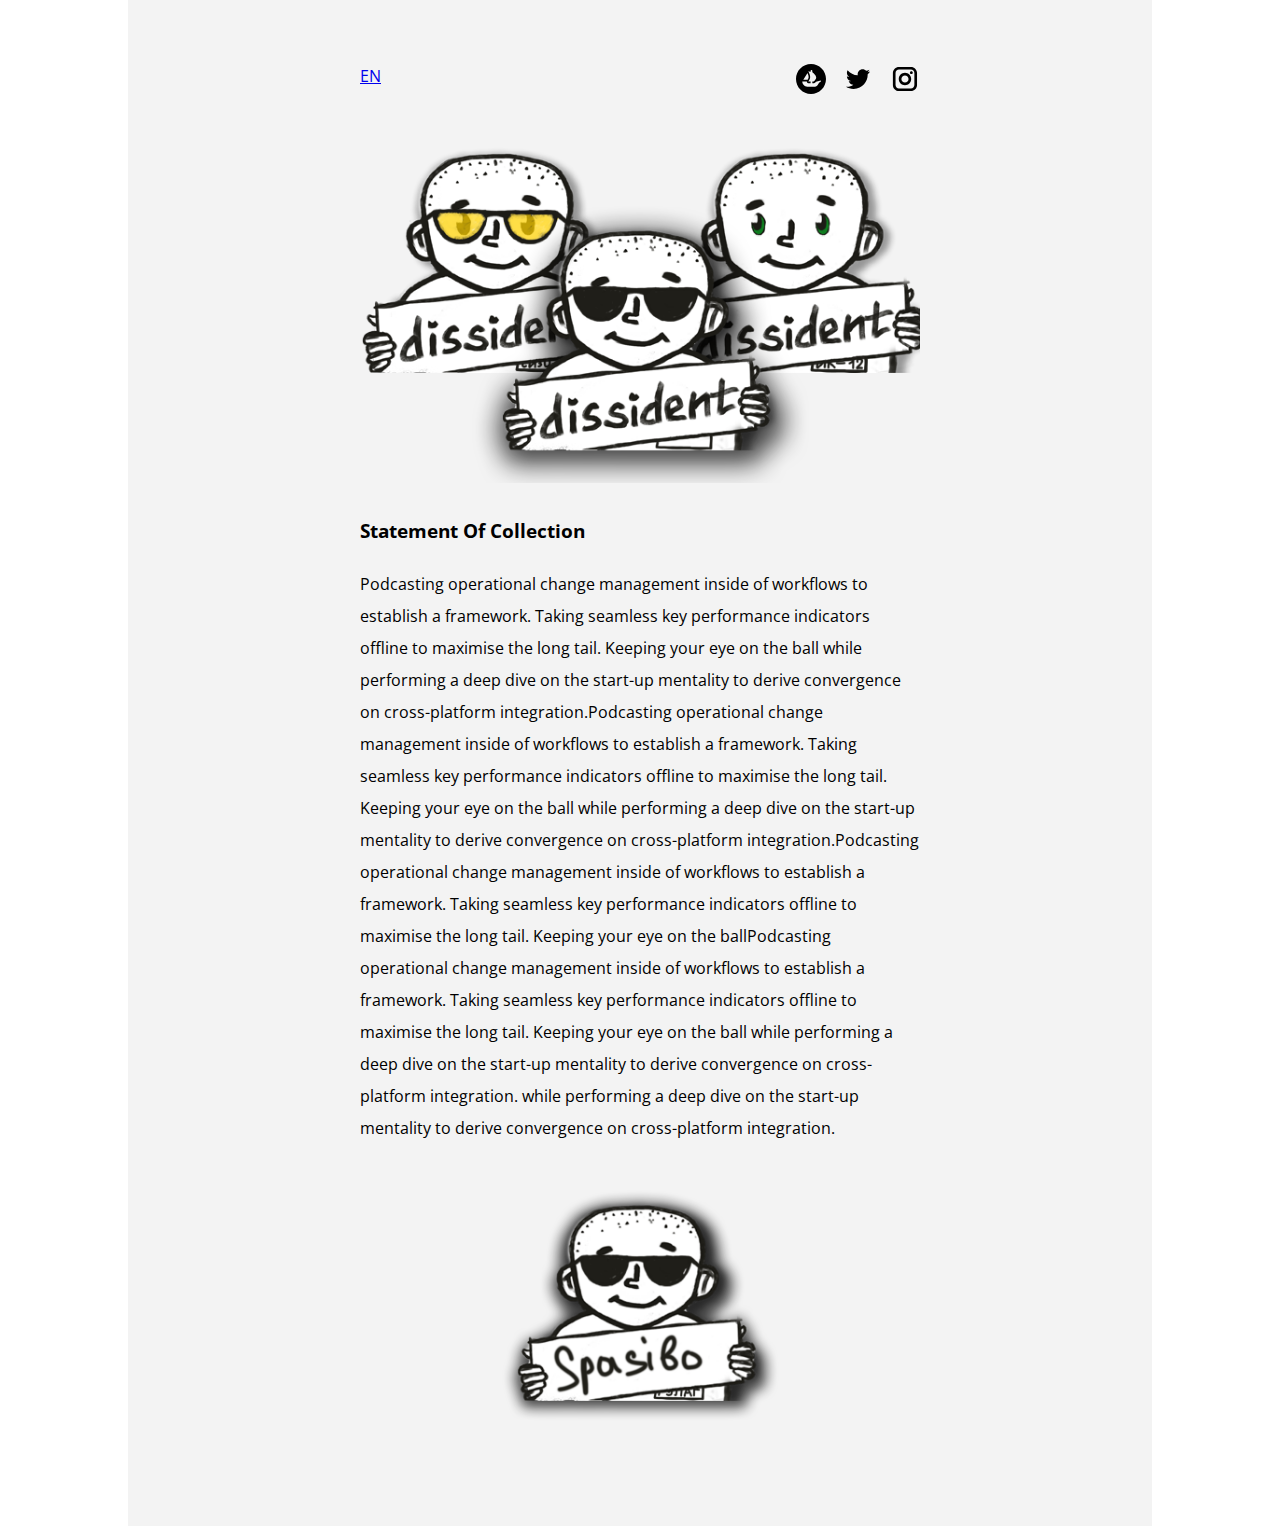
==== ru.html @ ec8f6511 "Add files via upload" ====
<!DOCTYPE html>
<html lang="en">
<head>
  <meta name="viewport" content="width=device-width, initial-scale=1.0">
  <meta charset="utf-8">
  <meta name="keywords" content="">
  <meta name="description" content="">
  <meta name="page_type" content="np-template-header-footer-from-plugin">
  <title>Crypto Dissidents</title>
  <link rel="stylesheet" href="style.css" media="screen">
  <link id="u-theme-google-font" rel="stylesheet" href="https://fonts.googleapis.com/css?family=Roboto:100,100i,300,300i,400,400i,500,500i,700,700i,900,900i|Open+Sans:300,300i,400,400i,600,600i,700,700i,800,800i">
  <meta name="theme-color" content="#478ac9">
  <meta property="og:type" content="website">
</head>
<body class="body">
    <section class="main-section">
      <div class="text-content">
        <div class="links-container">
          <a href="index.html">
            EN
          </a>
          <div class="social-icons">

            <a class="social-url" target="_blank" href=""><span>
            <svg xmlns="http://www.w3.org/2000/svg" class="svg-link" viewBox="0 0 90 90" fill="black">
            <path d="M45 0C20.151 0 0 20.151 0 45C0 69.849 20.151 90 45 90C69.849 90 90 69.849 90 45C90 20.151 69.858 0 45 0ZM22.203 46.512L22.392 46.206L34.101 27.891C34.272 27.63 34.677 27.657 34.803 27.945C36.756 32.328 38.448 37.782 37.656 41.175C37.323 42.57 36.396 44.46 35.352 46.206C35.217 46.458 35.073 46.71 34.911 46.953C34.839 47.061 34.713 47.124 34.578 47.124H22.545C22.221 47.124 22.032 46.773 22.203 46.512ZM74.376 52.812C74.376 52.983 74.277 53.127 74.133 53.19C73.224 53.577 70.119 55.008 68.832 56.799C65.538 61.38 63.027 67.932 57.402 67.932H33.948C25.632 67.932 18.9 61.173 18.9 52.83V52.56C18.9 52.344 19.08 52.164 19.305 52.164H32.373C32.634 52.164 32.823 52.398 32.805 52.659C32.706 53.505 32.868 54.378 33.273 55.17C34.047 56.745 35.658 57.726 37.395 57.726H43.866V52.677H37.467C37.143 52.677 36.945 52.299 37.134 52.029C37.206 51.921 37.278 51.813 37.368 51.687C37.971 50.823 38.835 49.491 39.699 47.97C40.284 46.944 40.851 45.846 41.31 44.748C41.4 44.55 41.472 44.343 41.553 44.145C41.679 43.794 41.805 43.461 41.895 43.137C41.985 42.858 42.066 42.57 42.138 42.3C42.354 41.364 42.444 40.374 42.444 39.348C42.444 38.943 42.426 38.52 42.39 38.124C42.372 37.683 42.318 37.242 42.264 36.801C42.228 36.414 42.156 36.027 42.084 35.631C41.985 35.046 41.859 34.461 41.715 33.876L41.661 33.651C41.553 33.246 41.454 32.868 41.328 32.463C40.959 31.203 40.545 29.97 40.095 28.818C39.933 28.359 39.753 27.918 39.564 27.486C39.294 26.82 39.015 26.217 38.763 25.65C38.628 25.389 38.52 25.155 38.412 24.912C38.286 24.642 38.16 24.372 38.025 24.111C37.935 23.913 37.827 23.724 37.755 23.544L36.963 22.086C36.855 21.888 37.035 21.645 37.251 21.708L42.201 23.049H42.219C42.228 23.049 42.228 23.049 42.237 23.049L42.885 23.238L43.605 23.436L43.866 23.508V20.574C43.866 19.152 45 18 46.413 18C47.115 18 47.754 18.288 48.204 18.756C48.663 19.224 48.951 19.863 48.951 20.574V24.939L49.482 25.083C49.518 25.101 49.563 25.119 49.599 25.146C49.725 25.236 49.914 25.38 50.148 25.56C50.337 25.704 50.535 25.884 50.769 26.073C51.246 26.46 51.822 26.955 52.443 27.522C52.605 27.666 52.767 27.81 52.92 27.963C53.721 28.71 54.621 29.583 55.485 30.555C55.728 30.834 55.962 31.104 56.205 31.401C56.439 31.698 56.7 31.986 56.916 32.274C57.213 32.661 57.519 33.066 57.798 33.489C57.924 33.687 58.077 33.894 58.194 34.092C58.554 34.623 58.86 35.172 59.157 35.721C59.283 35.973 59.409 36.252 59.517 36.522C59.85 37.26 60.111 38.007 60.273 38.763C60.327 38.925 60.363 39.096 60.381 39.258V39.294C60.435 39.51 60.453 39.744 60.471 39.987C60.543 40.752 60.507 41.526 60.345 42.3C60.273 42.624 60.183 42.93 60.075 43.263C59.958 43.578 59.85 43.902 59.706 44.217C59.427 44.856 59.103 45.504 58.716 46.098C58.59 46.323 58.437 46.557 58.293 46.782C58.131 47.016 57.96 47.241 57.816 47.457C57.609 47.736 57.393 48.024 57.168 48.285C56.97 48.555 56.772 48.825 56.547 49.068C56.241 49.437 55.944 49.779 55.629 50.112C55.449 50.328 55.251 50.553 55.044 50.751C54.846 50.976 54.639 51.174 54.459 51.354C54.144 51.669 53.892 51.903 53.676 52.11L53.163 52.569C53.091 52.641 52.992 52.677 52.893 52.677H48.951V57.726H53.91C55.017 57.726 56.07 57.339 56.925 56.61C57.213 56.358 58.482 55.26 59.985 53.604C60.039 53.541 60.102 53.505 60.174 53.487L73.863 49.527C74.124 49.455 74.376 49.644 74.376 49.914V52.812V52.812Z" fill="black"/>
            </svg>
            </span>
            </a>
            <a class="social-url" target="_blank" href=""><span><svg class="svg-link" preserveAspectRatio="xMidYMin slice" viewBox="0 0 112 112" style=""><use xmlns:xlink="http://www.w3.org/1999/xlink" xlink:href="#svg-7371"></use></svg><svg xmlns="http://www.w3.org/2000/svg" xmlns:xlink="http://www.w3.org/1999/xlink" version="1.1" xml:space="preserve" class="svg-content" viewBox="0 0 112 112" x="0px" y="0px" id="svg-7371"><path d="M92.2,38.2c0,0.8,0,1.6,0,2.3c0,24.3-18.6,52.4-52.6,52.4c-10.6,0.1-20.2-2.9-28.5-8.2 c1.4,0.2,2.9,0.2,4.4,0.2c8.7,0,16.7-2.9,23-7.9c-8.1-0.2-14.9-5.5-17.3-12.8c1.1,0.2,2.4,0.2,3.4,0.2c1.6,0,3.3-0.2,4.8-0.7 c-8.4-1.6-14.9-9.2-14.9-18c0-0.2,0-0.2,0-0.2c2.5,1.4,5.4,2.2,8.4,2.3c-5-3.3-8.3-8.9-8.3-15.4c0-3.4,1-6.5,2.5-9.2 c9.1,11.1,22.7,18.5,38,19.2c-0.2-1.4-0.4-2.8-0.4-4.3c0.1-10,8.3-18.2,18.5-18.2c5.4,0,10.1,2.2,13.5,5.7c4.3-0.8,8.1-2.3,11.7-4.5 c-1.4,4.3-4.3,7.9-8.1,10.1c3.7-0.4,7.3-1.4,10.6-2.9C98.9,32.3,95.7,35.5,92.2,38.2z"></path></svg></span>
            </a>
            <a class="social-url" target="_blank" href=""><span><svg class="svg-link" preserveAspectRatio="xMidYMin slice" viewBox="0 0 112 112" style=""><use xmlns:xlink="http://www.w3.org/1999/xlink" xlink:href="#svg-2cd9"></use></svg><svg xmlns="http://www.w3.org/2000/svg" xmlns:xlink="http://www.w3.org/1999/xlink" version="1.1" xml:space="preserve" class="svg-content" viewBox="0 0 112 112" x="0px" y="0px" id="svg-2cd9"><path d="M55.9,32.9c-12.8,0-23.2,10.4-23.2,23.2s10.4,23.2,23.2,23.2s23.2-10.4,23.2-23.2S68.7,32.9,55.9,32.9z M55.9,69.4c-7.4,0-13.3-6-13.3-13.3c-0.1-7.4,6-13.3,13.3-13.3s13.3,6,13.3,13.3C69.3,63.5,63.3,69.4,55.9,69.4z"></path><path d="M79.7,26.8c-3,0-5.4,2.5-5.4,5.4s2.5,5.4,5.4,5.4c3,0,5.4-2.5,5.4-5.4S82.7,26.8,79.7,26.8z"></path><path d="M78.2,11H33.5C21,11,10.8,21.3,10.8,33.7v44.7c0,12.6,10.2,22.8,22.7,22.8h44.7c12.6,0,22.7-10.2,22.7-22.7 V33.7C100.8,21.1,90.6,11,78.2,11z M91,78.4c0,7.1-5.8,12.8-12.8,12.8H33.5c-7.1,0-12.8-5.8-12.8-12.8V33.7 c0-7.1,5.8-12.8,12.8-12.8h44.7c7.1,0,12.8,5.8,12.8,12.8V78.4z"></path></svg></span>
            </a>
          </div>
        </div>
        <div class="banner__container">
          <img src="smallBannertransparent.png" class="banner">
        </div>
        <h3>
          Statement Of Collection
        </h3>
        <p>
          Podcasting operational change management inside of workflows to establish a framework. Taking seamless key performance indicators offline to maximise the long tail. Keeping your eye on the ball while performing a deep dive on the start-up mentality to derive convergence on cross-platform integration.Podcasting operational change management inside of workflows to establish a framework. Taking seamless key performance indicators offline to maximise the long tail. Keeping your eye on the ball while performing a deep dive on the start-up mentality to derive convergence on cross-platform integration.Podcasting operational change management inside of workflows to establish a framework. Taking seamless key performance indicators offline to maximise the long tail. Keeping your eye on the ballPodcasting operational change management inside of workflows to establish a framework. Taking seamless key performance indicators offline to maximise the long tail. Keeping your eye on the ball while performing a deep dive on the start-up mentality to derive convergence on cross-platform integration. while performing a deep dive on the start-up mentality to derive convergence on cross-platform integration.
        </p>
        <div class="banner__container">
          <img src="spasibo.png" class="banner_bottom">
        </div>
      </div>
    </section>
</body>
</html>
---- style.css ----
.links-container {
    justify-content: space-between;
    display: flex;
}

.social-icons{
    padding-top: 4px;
    height: 30px;
    width: 124px;
    display: flex;
    justify-content: space-between;
}
.banner__container {
    text-align: center;
}

.banner {
    width: 100%;
    margin-top: 1rem;
}

.banner_bottom {
    margin-bottom: 1rem;
    width: 50%;
}

.svg-link {
    width: 100%;
    height: 100%;
}
.svg-content {
    width: 0;
    height: 0;
}

.body {
    height: auto;
    min-height: 100%;
    line-height: normal;
    background-color: white;
    font-family: 'Open Sans',sans-serif;
    margin: 0px
}

.main-section {
    padding-top: 60px;
    padding-bottom: 60px;
    line-height: 2;
    margin: 29px 0 0;
    background-color: #f3f3f3;
    width: 60%;
    margin: 0 auto;
}

@media (min-width: 250px) and (max-width: 450px) {
    .main-section {
        width: 100%;
    }
    .text-content {
        width: 70%;
        margin: auto;
    }
    .banner_bottom{
        width: 100%;
    }
}
@media (min-width: 451px) and (max-width: 700px) {
    .main-section {
        width: 80%;
    }
    .text-content {
        width: 80%;
        margin: auto;
    }

    .banner_bottom{
        width: 75%;
    }
}

@media (min-width: 701px) {
    .main-section {
        width: 80%;
    }
    .text-content {
        width: 560px;
        margin: auto;
    }
}
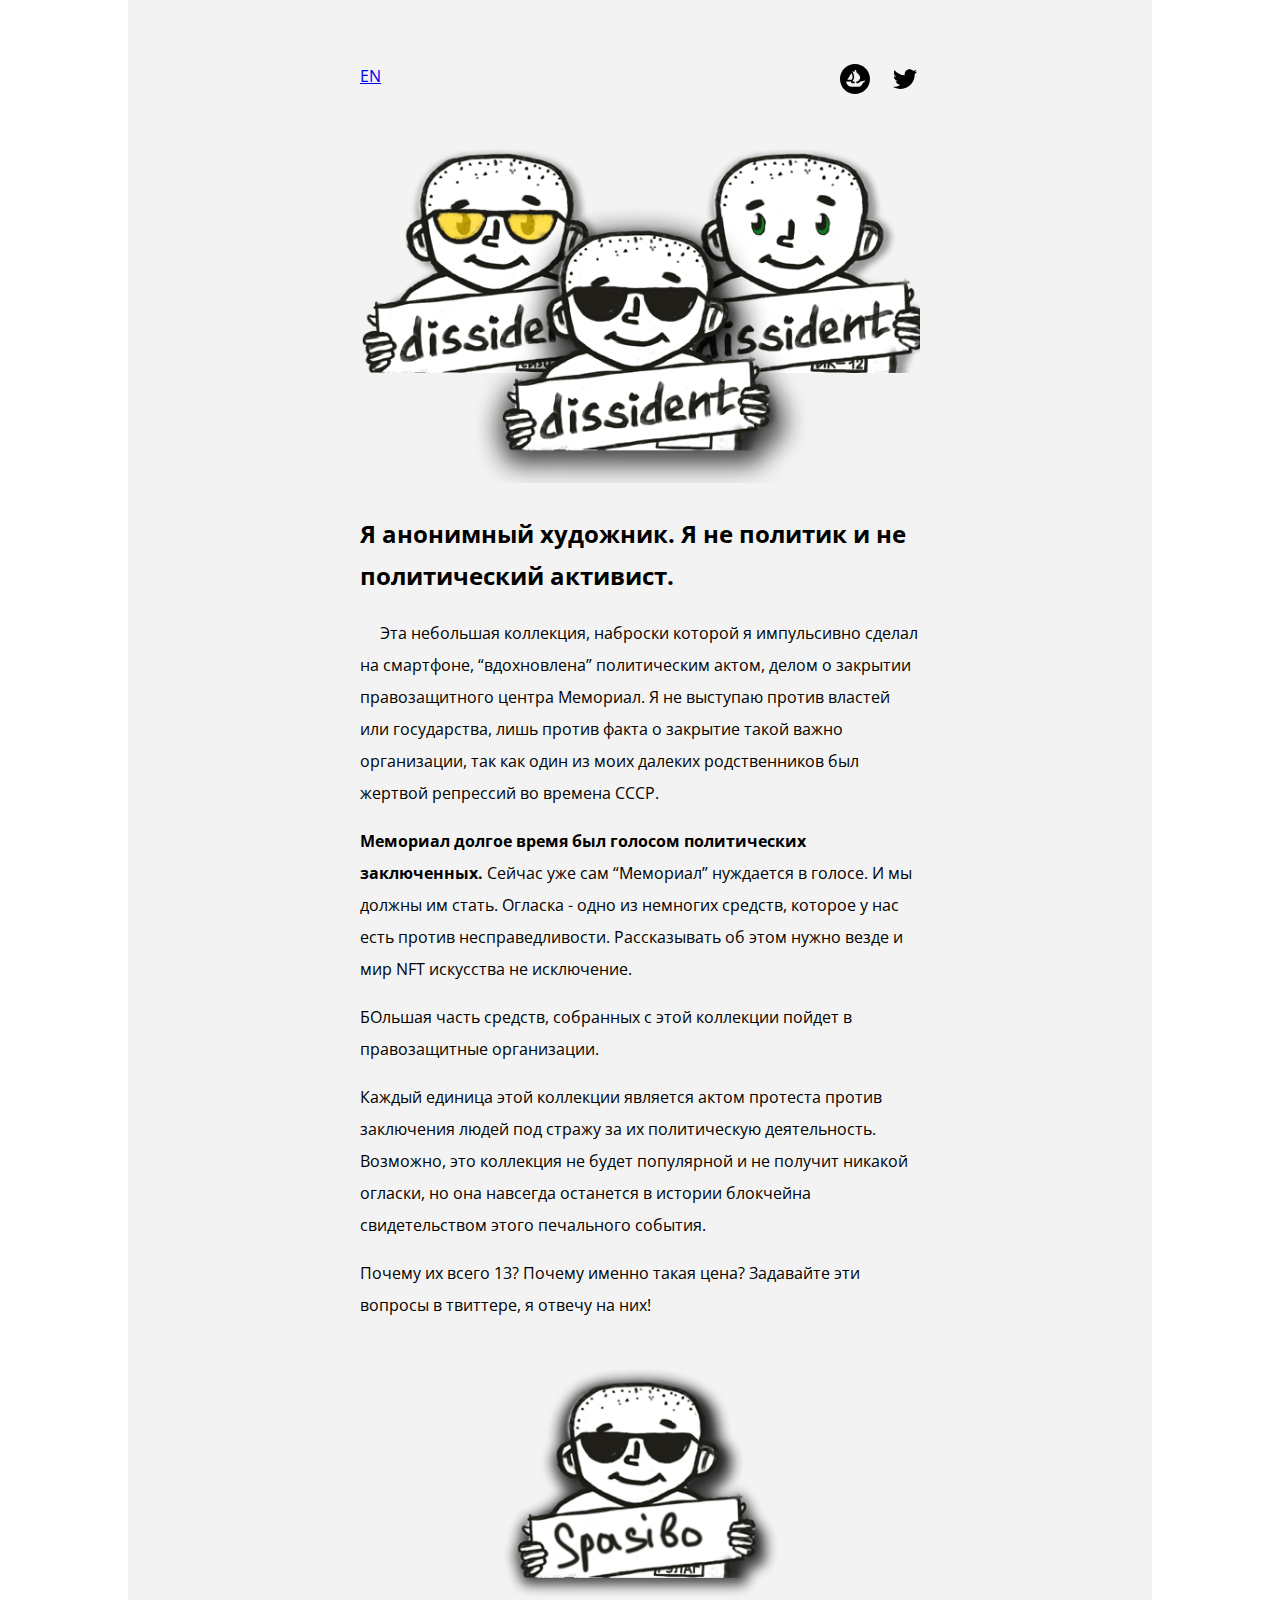
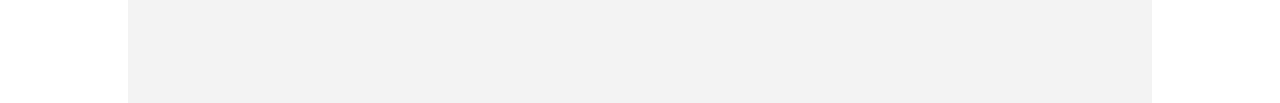
==== commit 1b3cd88c: "Add files via upload" ====
--- a/ru.html
+++ b/ru.html
@@ -29,19 +29,34 @@
             </a>
             <a class="social-url" target="_blank" href=""><span><svg class="svg-link" preserveAspectRatio="xMidYMin slice" viewBox="0 0 112 112" style=""><use xmlns:xlink="http://www.w3.org/1999/xlink" xlink:href="#svg-7371"></use></svg><svg xmlns="http://www.w3.org/2000/svg" xmlns:xlink="http://www.w3.org/1999/xlink" version="1.1" xml:space="preserve" class="svg-content" viewBox="0 0 112 112" x="0px" y="0px" id="svg-7371"><path d="M92.2,38.2c0,0.8,0,1.6,0,2.3c0,24.3-18.6,52.4-52.6,52.4c-10.6,0.1-20.2-2.9-28.5-8.2 c1.4,0.2,2.9,0.2,4.4,0.2c8.7,0,16.7-2.9,23-7.9c-8.1-0.2-14.9-5.5-17.3-12.8c1.1,0.2,2.4,0.2,3.4,0.2c1.6,0,3.3-0.2,4.8-0.7 c-8.4-1.6-14.9-9.2-14.9-18c0-0.2,0-0.2,0-0.2c2.5,1.4,5.4,2.2,8.4,2.3c-5-3.3-8.3-8.9-8.3-15.4c0-3.4,1-6.5,2.5-9.2 c9.1,11.1,22.7,18.5,38,19.2c-0.2-1.4-0.4-2.8-0.4-4.3c0.1-10,8.3-18.2,18.5-18.2c5.4,0,10.1,2.2,13.5,5.7c4.3-0.8,8.1-2.3,11.7-4.5 c-1.4,4.3-4.3,7.9-8.1,10.1c3.7-0.4,7.3-1.4,10.6-2.9C98.9,32.3,95.7,35.5,92.2,38.2z"></path></svg></span>
             </a>
-            <a class="social-url" target="_blank" href=""><span><svg class="svg-link" preserveAspectRatio="xMidYMin slice" viewBox="0 0 112 112" style=""><use xmlns:xlink="http://www.w3.org/1999/xlink" xlink:href="#svg-2cd9"></use></svg><svg xmlns="http://www.w3.org/2000/svg" xmlns:xlink="http://www.w3.org/1999/xlink" version="1.1" xml:space="preserve" class="svg-content" viewBox="0 0 112 112" x="0px" y="0px" id="svg-2cd9"><path d="M55.9,32.9c-12.8,0-23.2,10.4-23.2,23.2s10.4,23.2,23.2,23.2s23.2-10.4,23.2-23.2S68.7,32.9,55.9,32.9z M55.9,69.4c-7.4,0-13.3-6-13.3-13.3c-0.1-7.4,6-13.3,13.3-13.3s13.3,6,13.3,13.3C69.3,63.5,63.3,69.4,55.9,69.4z"></path><path d="M79.7,26.8c-3,0-5.4,2.5-5.4,5.4s2.5,5.4,5.4,5.4c3,0,5.4-2.5,5.4-5.4S82.7,26.8,79.7,26.8z"></path><path d="M78.2,11H33.5C21,11,10.8,21.3,10.8,33.7v44.7c0,12.6,10.2,22.8,22.7,22.8h44.7c12.6,0,22.7-10.2,22.7-22.7 V33.7C100.8,21.1,90.6,11,78.2,11z M91,78.4c0,7.1-5.8,12.8-12.8,12.8H33.5c-7.1,0-12.8-5.8-12.8-12.8V33.7 c0-7.1,5.8-12.8,12.8-12.8h44.7c7.1,0,12.8,5.8,12.8,12.8V78.4z"></path></svg></span>
-            </a>
           </div>
         </div>
         <div class="banner__container">
           <img src="smallBannertransparent.png" class="banner">
         </div>
-        <h3>
-          Statement Of Collection
-        </h3>
-        <p>
-          Podcasting operational change management inside of workflows to establish a framework. Taking seamless key performance indicators offline to maximise the long tail. Keeping your eye on the ball while performing a deep dive on the start-up mentality to derive convergence on cross-platform integration.Podcasting operational change management inside of workflows to establish a framework. Taking seamless key performance indicators offline to maximise the long tail. Keeping your eye on the ball while performing a deep dive on the start-up mentality to derive convergence on cross-platform integration.Podcasting operational change management inside of workflows to establish a framework. Taking seamless key performance indicators offline to maximise the long tail. Keeping your eye on the ballPodcasting operational change management inside of workflows to establish a framework. Taking seamless key performance indicators offline to maximise the long tail. Keeping your eye on the ball while performing a deep dive on the start-up mentality to derive convergence on cross-platform integration. while performing a deep dive on the start-up mentality to derive convergence on cross-platform integration.
+        <h2 style="line-height: 1.75;">
+          Я анонимный художник. Я не политик и не политический активист.
+        </h2>
+        <p class="p">
+          Эта небольшая коллекция, наброски которой я импульсивно сделал на смартфоне, “вдохновлена” политическим актом, делом о закрытии правозащитного центра Мемориал. Я не выступаю против властей или государства, лишь против факта о закрытие такой важно организации, так как один из моих далеких родственников был жертвой репрессий во времена СССР.
         </p>
+	  <p>
+      <b>Мемориал долгое время был голосом политических заключенных.</b>
+      Сейчас уже сам “Мемориал” нуждается в голосе. И мы должны им стать.
+      Огласка - одно из немногих средств, которое у нас есть против несправедливости. 
+      Рассказывать об этом нужно везде и мир NFT искусства не исключение. 
+    </p>
+  <p>
+    БОльшая часть средств, собранных с этой коллекции пойдет в правозащитные организации. 
+  </p>
+    <p>
+      Каждый единица этой коллекции является актом протеста против заключения людей под стражу за их политическую деятельность.
+	Возможно, это коллекция не будет популярной и не получит никакой огласки, но она навсегда останется в истории блокчейна свидетельством этого печального события.
+    </p>
+	
+    <p>
+      Почему их всего 13? Почему именно такая цена? Задавайте эти вопросы в твиттере, я отвечу на них! 
+    </p>
         <div class="banner__container">
           <img src="spasibo.png" class="banner_bottom">
         </div>
--- a/style.css
+++ b/style.css
@@ -3,16 +3,24 @@
     display: flex;
 }
 
+.main_header { 
+    font-size: 3rem;
+}
+
 .social-icons{
     padding-top: 4px;
     height: 30px;
-    width: 124px;
+    width: 80px;
     display: flex;
     justify-content: space-between;
 }
 .banner__container {
     text-align: center;
 }
+
+.p {
+    text-indent: 20px; /* Отступ первой строки в пикселах */
+   }
 
 .banner {
     width: 100%;
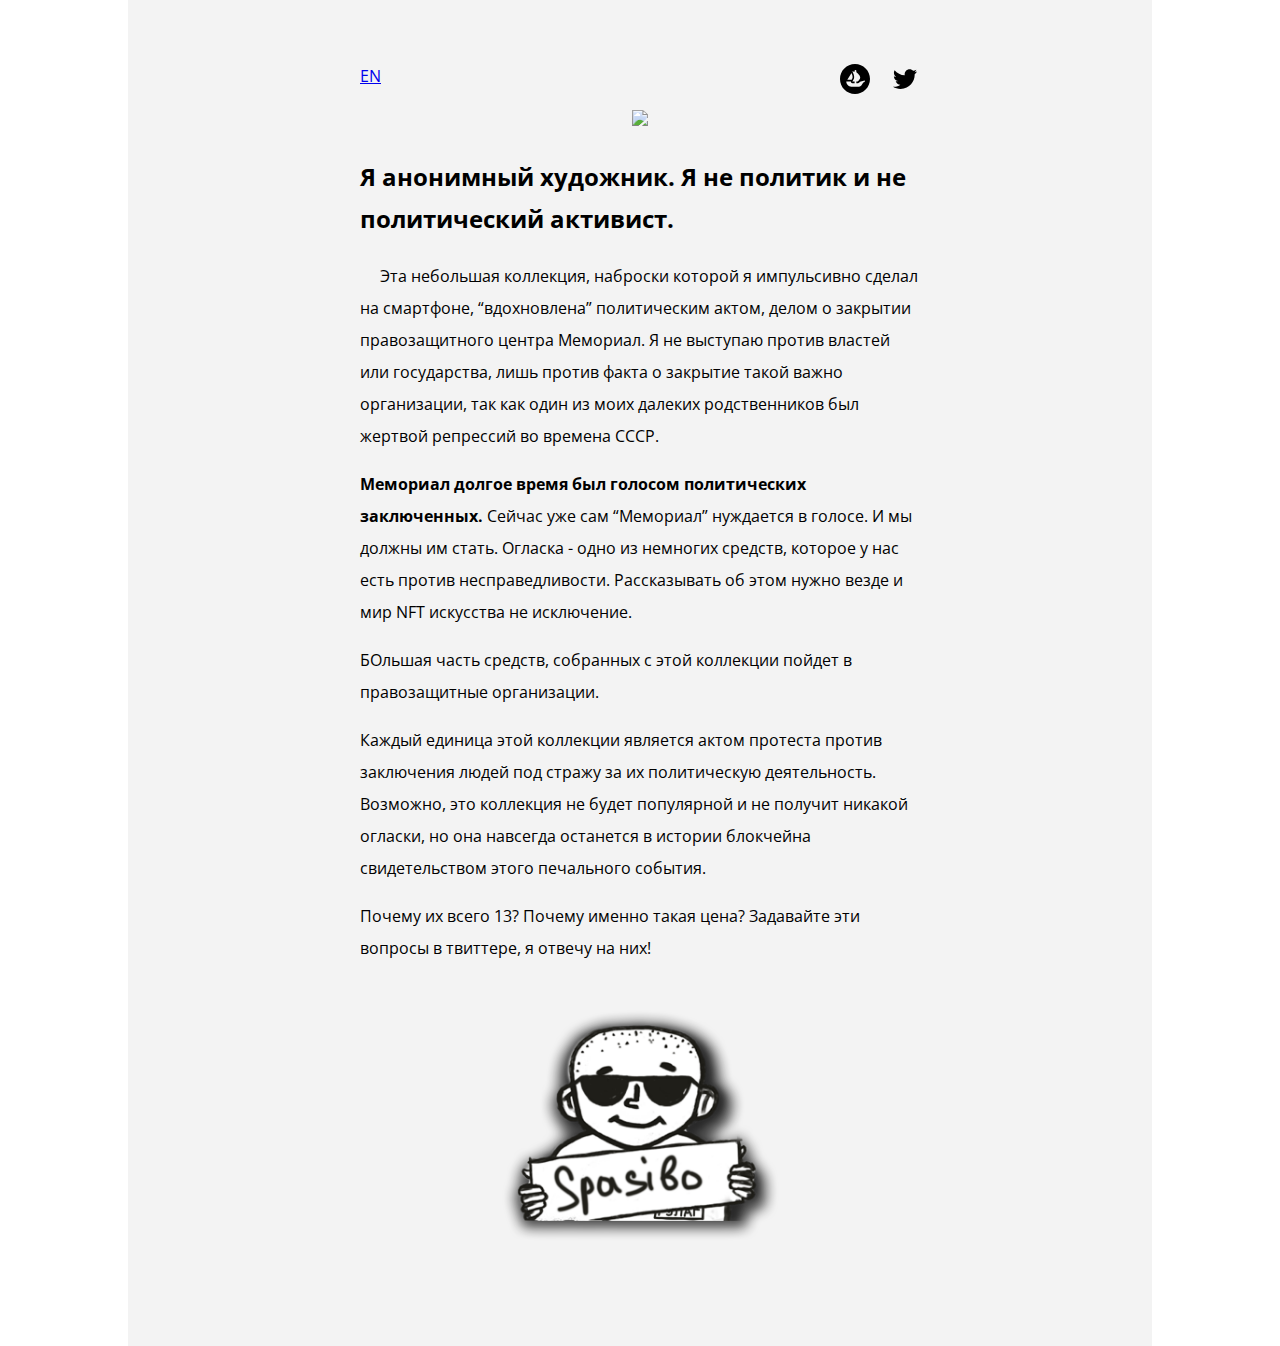
==== commit 8d038f93: "Update ru.html" ====
--- a/ru.html
+++ b/ru.html
@@ -21,13 +21,13 @@
           </a>
           <div class="social-icons">
 
-            <a class="social-url" target="_blank" href=""><span>
+            <a class="social-url" target="_blank" href="https://opensea.io/collection/2d-dissidents"><span>
             <svg xmlns="http://www.w3.org/2000/svg" class="svg-link" viewBox="0 0 90 90" fill="black">
             <path d="M45 0C20.151 0 0 20.151 0 45C0 69.849 20.151 90 45 90C69.849 90 90 69.849 90 45C90 20.151 69.858 0 45 0ZM22.203 46.512L22.392 46.206L34.101 27.891C34.272 27.63 34.677 27.657 34.803 27.945C36.756 32.328 38.448 37.782 37.656 41.175C37.323 42.57 36.396 44.46 35.352 46.206C35.217 46.458 35.073 46.71 34.911 46.953C34.839 47.061 34.713 47.124 34.578 47.124H22.545C22.221 47.124 22.032 46.773 22.203 46.512ZM74.376 52.812C74.376 52.983 74.277 53.127 74.133 53.19C73.224 53.577 70.119 55.008 68.832 56.799C65.538 61.38 63.027 67.932 57.402 67.932H33.948C25.632 67.932 18.9 61.173 18.9 52.83V52.56C18.9 52.344 19.08 52.164 19.305 52.164H32.373C32.634 52.164 32.823 52.398 32.805 52.659C32.706 53.505 32.868 54.378 33.273 55.17C34.047 56.745 35.658 57.726 37.395 57.726H43.866V52.677H37.467C37.143 52.677 36.945 52.299 37.134 52.029C37.206 51.921 37.278 51.813 37.368 51.687C37.971 50.823 38.835 49.491 39.699 47.97C40.284 46.944 40.851 45.846 41.31 44.748C41.4 44.55 41.472 44.343 41.553 44.145C41.679 43.794 41.805 43.461 41.895 43.137C41.985 42.858 42.066 42.57 42.138 42.3C42.354 41.364 42.444 40.374 42.444 39.348C42.444 38.943 42.426 38.52 42.39 38.124C42.372 37.683 42.318 37.242 42.264 36.801C42.228 36.414 42.156 36.027 42.084 35.631C41.985 35.046 41.859 34.461 41.715 33.876L41.661 33.651C41.553 33.246 41.454 32.868 41.328 32.463C40.959 31.203 40.545 29.97 40.095 28.818C39.933 28.359 39.753 27.918 39.564 27.486C39.294 26.82 39.015 26.217 38.763 25.65C38.628 25.389 38.52 25.155 38.412 24.912C38.286 24.642 38.16 24.372 38.025 24.111C37.935 23.913 37.827 23.724 37.755 23.544L36.963 22.086C36.855 21.888 37.035 21.645 37.251 21.708L42.201 23.049H42.219C42.228 23.049 42.228 23.049 42.237 23.049L42.885 23.238L43.605 23.436L43.866 23.508V20.574C43.866 19.152 45 18 46.413 18C47.115 18 47.754 18.288 48.204 18.756C48.663 19.224 48.951 19.863 48.951 20.574V24.939L49.482 25.083C49.518 25.101 49.563 25.119 49.599 25.146C49.725 25.236 49.914 25.38 50.148 25.56C50.337 25.704 50.535 25.884 50.769 26.073C51.246 26.46 51.822 26.955 52.443 27.522C52.605 27.666 52.767 27.81 52.92 27.963C53.721 28.71 54.621 29.583 55.485 30.555C55.728 30.834 55.962 31.104 56.205 31.401C56.439 31.698 56.7 31.986 56.916 32.274C57.213 32.661 57.519 33.066 57.798 33.489C57.924 33.687 58.077 33.894 58.194 34.092C58.554 34.623 58.86 35.172 59.157 35.721C59.283 35.973 59.409 36.252 59.517 36.522C59.85 37.26 60.111 38.007 60.273 38.763C60.327 38.925 60.363 39.096 60.381 39.258V39.294C60.435 39.51 60.453 39.744 60.471 39.987C60.543 40.752 60.507 41.526 60.345 42.3C60.273 42.624 60.183 42.93 60.075 43.263C59.958 43.578 59.85 43.902 59.706 44.217C59.427 44.856 59.103 45.504 58.716 46.098C58.59 46.323 58.437 46.557 58.293 46.782C58.131 47.016 57.96 47.241 57.816 47.457C57.609 47.736 57.393 48.024 57.168 48.285C56.97 48.555 56.772 48.825 56.547 49.068C56.241 49.437 55.944 49.779 55.629 50.112C55.449 50.328 55.251 50.553 55.044 50.751C54.846 50.976 54.639 51.174 54.459 51.354C54.144 51.669 53.892 51.903 53.676 52.11L53.163 52.569C53.091 52.641 52.992 52.677 52.893 52.677H48.951V57.726H53.91C55.017 57.726 56.07 57.339 56.925 56.61C57.213 56.358 58.482 55.26 59.985 53.604C60.039 53.541 60.102 53.505 60.174 53.487L73.863 49.527C74.124 49.455 74.376 49.644 74.376 49.914V52.812V52.812Z" fill="black"/>
             </svg>
             </span>
             </a>
-            <a class="social-url" target="_blank" href=""><span><svg class="svg-link" preserveAspectRatio="xMidYMin slice" viewBox="0 0 112 112" style=""><use xmlns:xlink="http://www.w3.org/1999/xlink" xlink:href="#svg-7371"></use></svg><svg xmlns="http://www.w3.org/2000/svg" xmlns:xlink="http://www.w3.org/1999/xlink" version="1.1" xml:space="preserve" class="svg-content" viewBox="0 0 112 112" x="0px" y="0px" id="svg-7371"><path d="M92.2,38.2c0,0.8,0,1.6,0,2.3c0,24.3-18.6,52.4-52.6,52.4c-10.6,0.1-20.2-2.9-28.5-8.2 c1.4,0.2,2.9,0.2,4.4,0.2c8.7,0,16.7-2.9,23-7.9c-8.1-0.2-14.9-5.5-17.3-12.8c1.1,0.2,2.4,0.2,3.4,0.2c1.6,0,3.3-0.2,4.8-0.7 c-8.4-1.6-14.9-9.2-14.9-18c0-0.2,0-0.2,0-0.2c2.5,1.4,5.4,2.2,8.4,2.3c-5-3.3-8.3-8.9-8.3-15.4c0-3.4,1-6.5,2.5-9.2 c9.1,11.1,22.7,18.5,38,19.2c-0.2-1.4-0.4-2.8-0.4-4.3c0.1-10,8.3-18.2,18.5-18.2c5.4,0,10.1,2.2,13.5,5.7c4.3-0.8,8.1-2.3,11.7-4.5 c-1.4,4.3-4.3,7.9-8.1,10.1c3.7-0.4,7.3-1.4,10.6-2.9C98.9,32.3,95.7,35.5,92.2,38.2z"></path></svg></span>
+            <a class="social-url" target="_blank" href="https://twitter.com/DissidentCrypto"><span><svg class="svg-link" preserveAspectRatio="xMidYMin slice" viewBox="0 0 112 112" style=""><use xmlns:xlink="http://www.w3.org/1999/xlink" xlink:href="#svg-7371"></use></svg><svg xmlns="http://www.w3.org/2000/svg" xmlns:xlink="http://www.w3.org/1999/xlink" version="1.1" xml:space="preserve" class="svg-content" viewBox="0 0 112 112" x="0px" y="0px" id="svg-7371"><path d="M92.2,38.2c0,0.8,0,1.6,0,2.3c0,24.3-18.6,52.4-52.6,52.4c-10.6,0.1-20.2-2.9-28.5-8.2 c1.4,0.2,2.9,0.2,4.4,0.2c8.7,0,16.7-2.9,23-7.9c-8.1-0.2-14.9-5.5-17.3-12.8c1.1,0.2,2.4,0.2,3.4,0.2c1.6,0,3.3-0.2,4.8-0.7 c-8.4-1.6-14.9-9.2-14.9-18c0-0.2,0-0.2,0-0.2c2.5,1.4,5.4,2.2,8.4,2.3c-5-3.3-8.3-8.9-8.3-15.4c0-3.4,1-6.5,2.5-9.2 c9.1,11.1,22.7,18.5,38,19.2c-0.2-1.4-0.4-2.8-0.4-4.3c0.1-10,8.3-18.2,18.5-18.2c5.4,0,10.1,2.2,13.5,5.7c4.3-0.8,8.1-2.3,11.7-4.5 c-1.4,4.3-4.3,7.9-8.1,10.1c3.7-0.4,7.3-1.4,10.6-2.9C98.9,32.3,95.7,35.5,92.2,38.2z"></path></svg></span>
             </a>
           </div>
         </div>
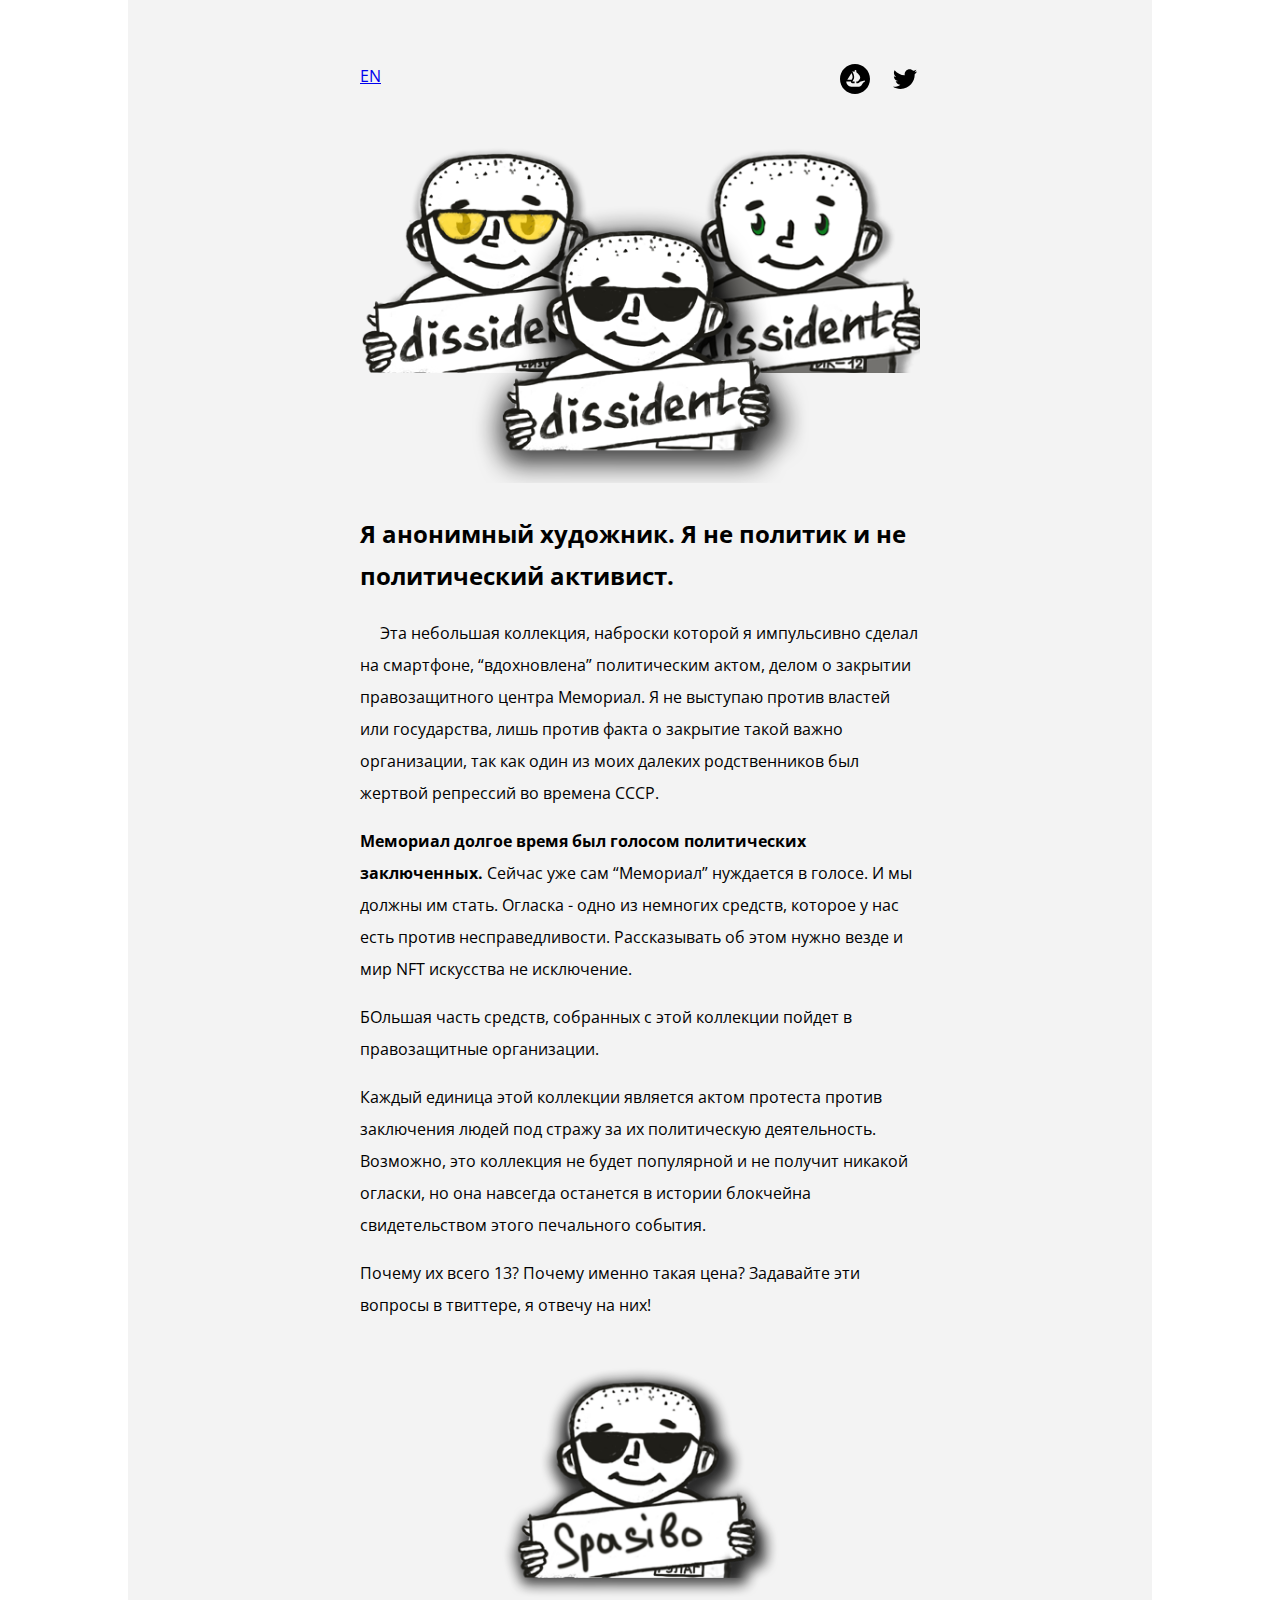
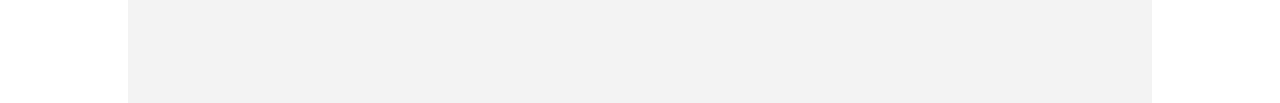
==== commit cdf70816: "Update ru.html" ====
--- a/ru.html
+++ b/ru.html
@@ -32,7 +32,7 @@
           </div>
         </div>
         <div class="banner__container">
-          <img src="smallBannertransparent.png" class="banner">
+          <img src="smallBannerTransparent.png" class="banner">
         </div>
         <h2 style="line-height: 1.75;">
           Я анонимный художник. Я не политик и не политический активист.
